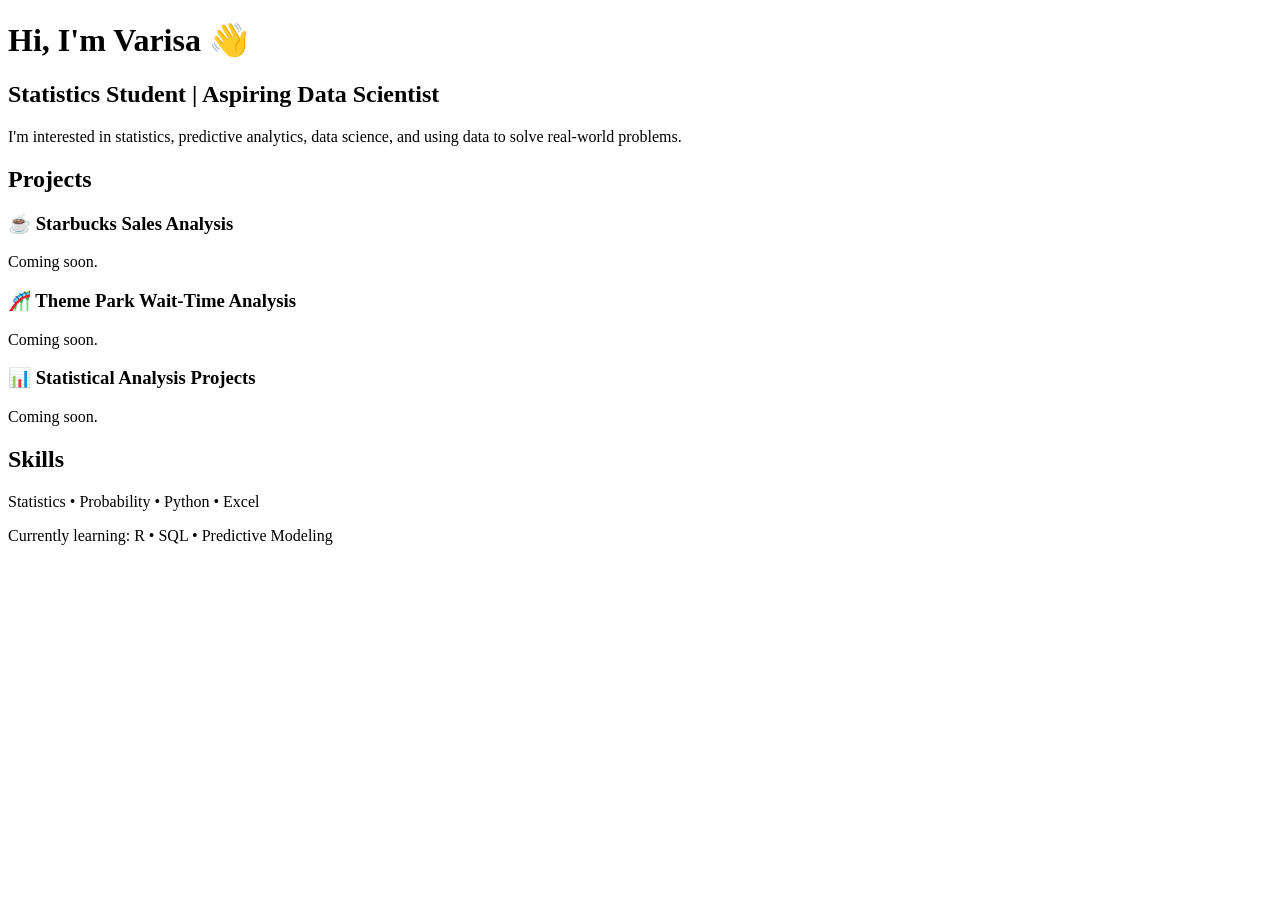
==== index.html @ 8053bdb0 "Add initial index.html for statistics portfolio" ====
<!DOCTYPE html>
<html>

<head>
    <title>Varisa Long | Statistics Portfolio</title>
</head>

<body>

<h1>Hi, I'm Varisa 👋</h1>

<h2>Statistics Student | Aspiring Data Scientist</h2>

<p>
I'm interested in statistics, predictive analytics,
data science, and using data to solve real-world problems.
</p>

<h2>Projects</h2>

<h3>☕ Starbucks Sales Analysis</h3>
<p>Coming soon.</p>

<h3>🎢 Theme Park Wait-Time Analysis</h3>
<p>Coming soon.</p>

<h3>📊 Statistical Analysis Projects</h3>
<p>Coming soon.</p>

<h2>Skills</h2>

<p>
Statistics • Probability • Python • Excel
</p>

<p>
Currently learning: R • SQL • Predictive Modeling
</p>

</body>
</html>
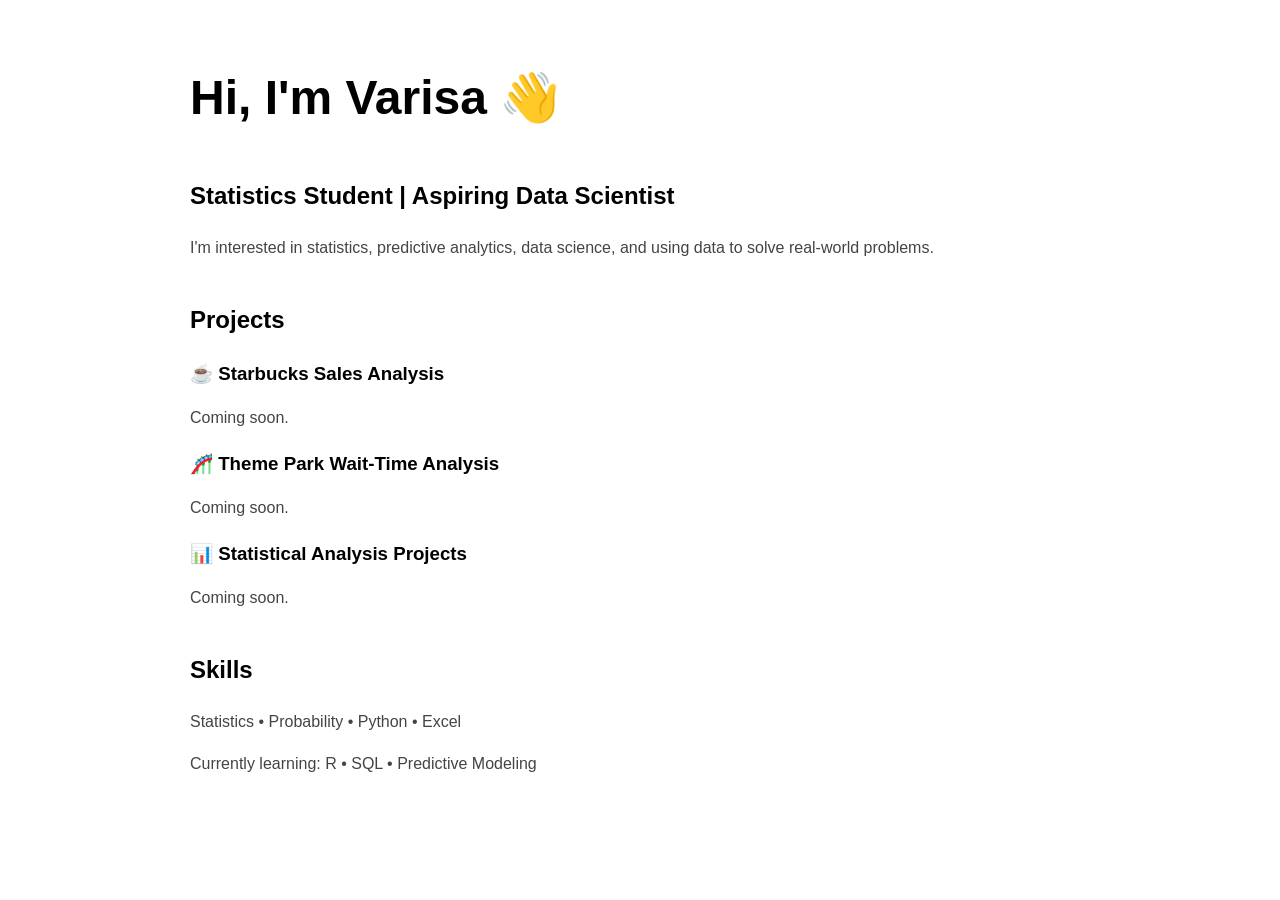
==== commit 4d966568: "Add CSS styles to index.html Added CSS styles for body and headings." ====
--- a/index.html
+++ b/index.html
@@ -3,6 +3,33 @@
 
 <head>
     <title>Varisa Long | Statistics Portfolio</title>
+
+    <style>
+        body {
+            font-family: Arial, sans-serif;
+            max-width: 900px;
+            margin: 60px auto;
+            padding: 0 25px;
+            line-height: 1.6;
+        }
+
+        h1 {
+            font-size: 48px;
+            margin-bottom: 5px;
+        }
+
+        h2 {
+            margin-top: 40px;
+        }
+
+        h3 {
+            margin-bottom: 5px;
+        }
+
+        p {
+            color: #444;
+        }
+    </style>
 </head>
 
 <body>
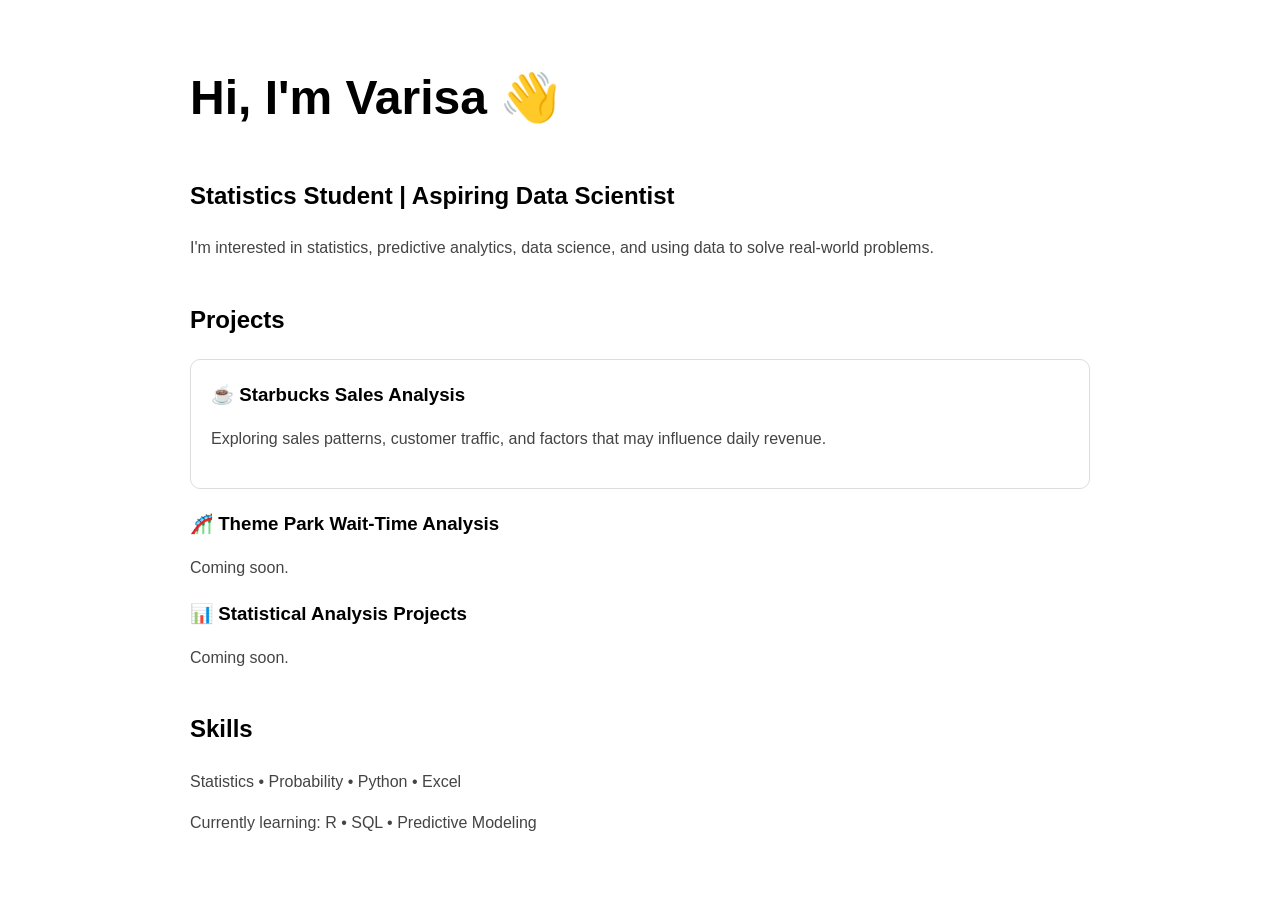
==== commit 35118500: "Enhance project section with styled project cards Added styling and structure for project cards in t" ====
--- a/index.html
+++ b/index.html
@@ -29,6 +29,16 @@
         p {
             color: #444;
         }
+        .project-card {
+    border: 1px solid #ddd;
+    padding: 20px;
+    margin: 20px 0;
+    border-radius: 10px;
+}
+
+.project-card h3 {
+    margin-top: 0;
+}
     </style>
 </head>
 
@@ -45,8 +55,10 @@
 
 <h2>Projects</h2>
 
-<h3>☕ Starbucks Sales Analysis</h3>
-<p>Coming soon.</p>
+<div class="project-card">
+    <h3>☕ Starbucks Sales Analysis</h3>
+    <p>Exploring sales patterns, customer traffic, and factors that may influence daily revenue.</p>
+</div>
 
 <h3>🎢 Theme Park Wait-Time Analysis</h3>
 <p>Coming soon.</p>
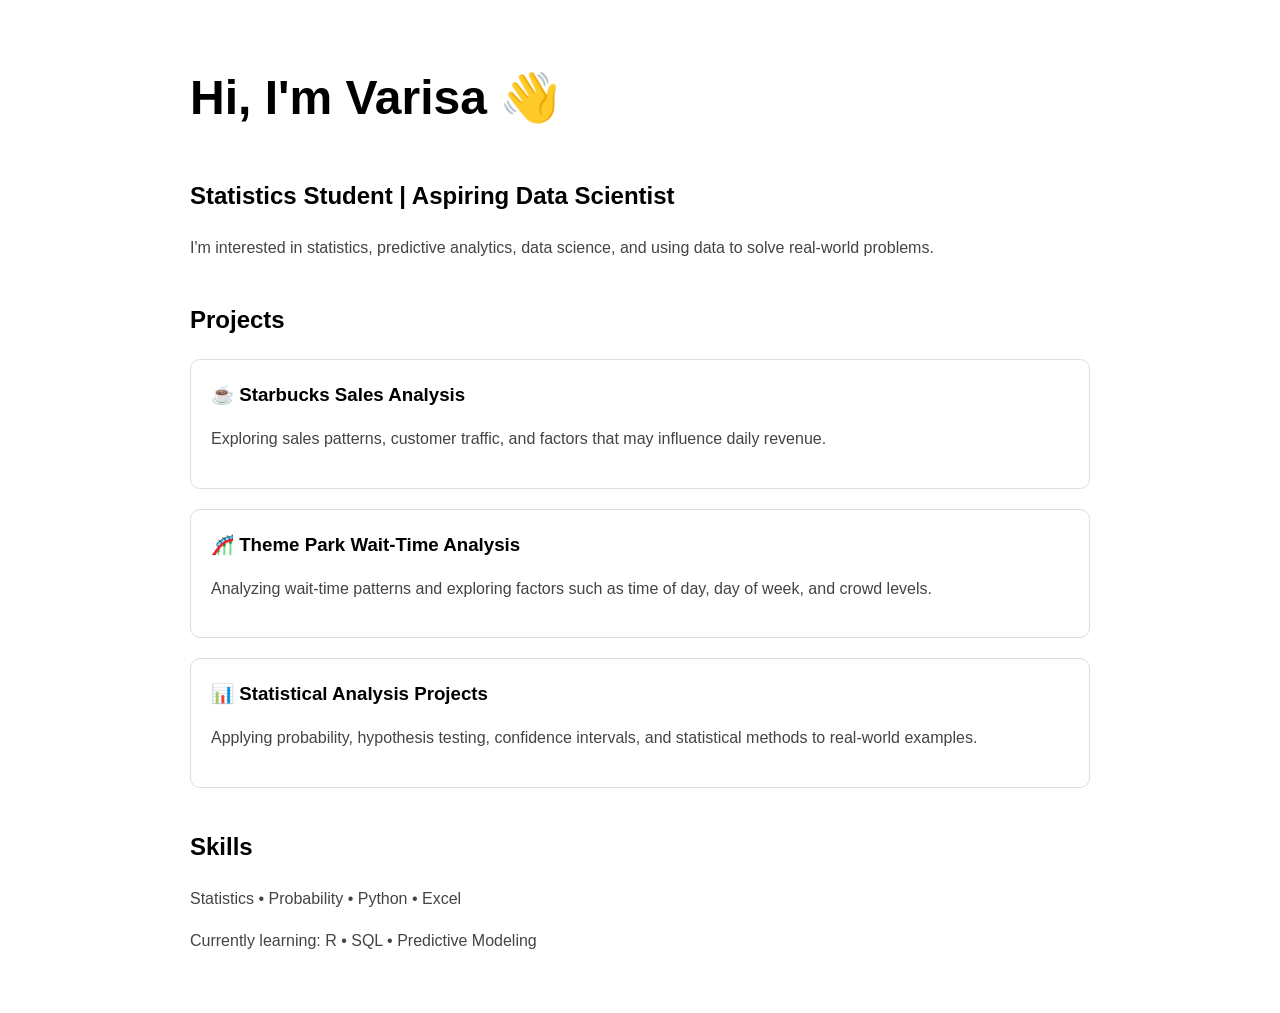
==== commit cae5e94a: "Revise project cards in index.html Updated project descriptions for Theme Park Wait-Time and Statist" ====
--- a/index.html
+++ b/index.html
@@ -60,11 +60,15 @@
     <p>Exploring sales patterns, customer traffic, and factors that may influence daily revenue.</p>
 </div>
 
-<h3>🎢 Theme Park Wait-Time Analysis</h3>
-<p>Coming soon.</p>
+<div class="project-card">
+    <h3>🎢 Theme Park Wait-Time Analysis</h3>
+    <p>Analyzing wait-time patterns and exploring factors such as time of day, day of week, and crowd levels.</p>
+</div>
 
-<h3>📊 Statistical Analysis Projects</h3>
-<p>Coming soon.</p>
+<div class="project-card">
+    <h3>📊 Statistical Analysis Projects</h3>
+    <p>Applying probability, hypothesis testing, confidence intervals, and statistical methods to real-world examples.</p>
+</div>
 
 <h2>Skills</h2>
 
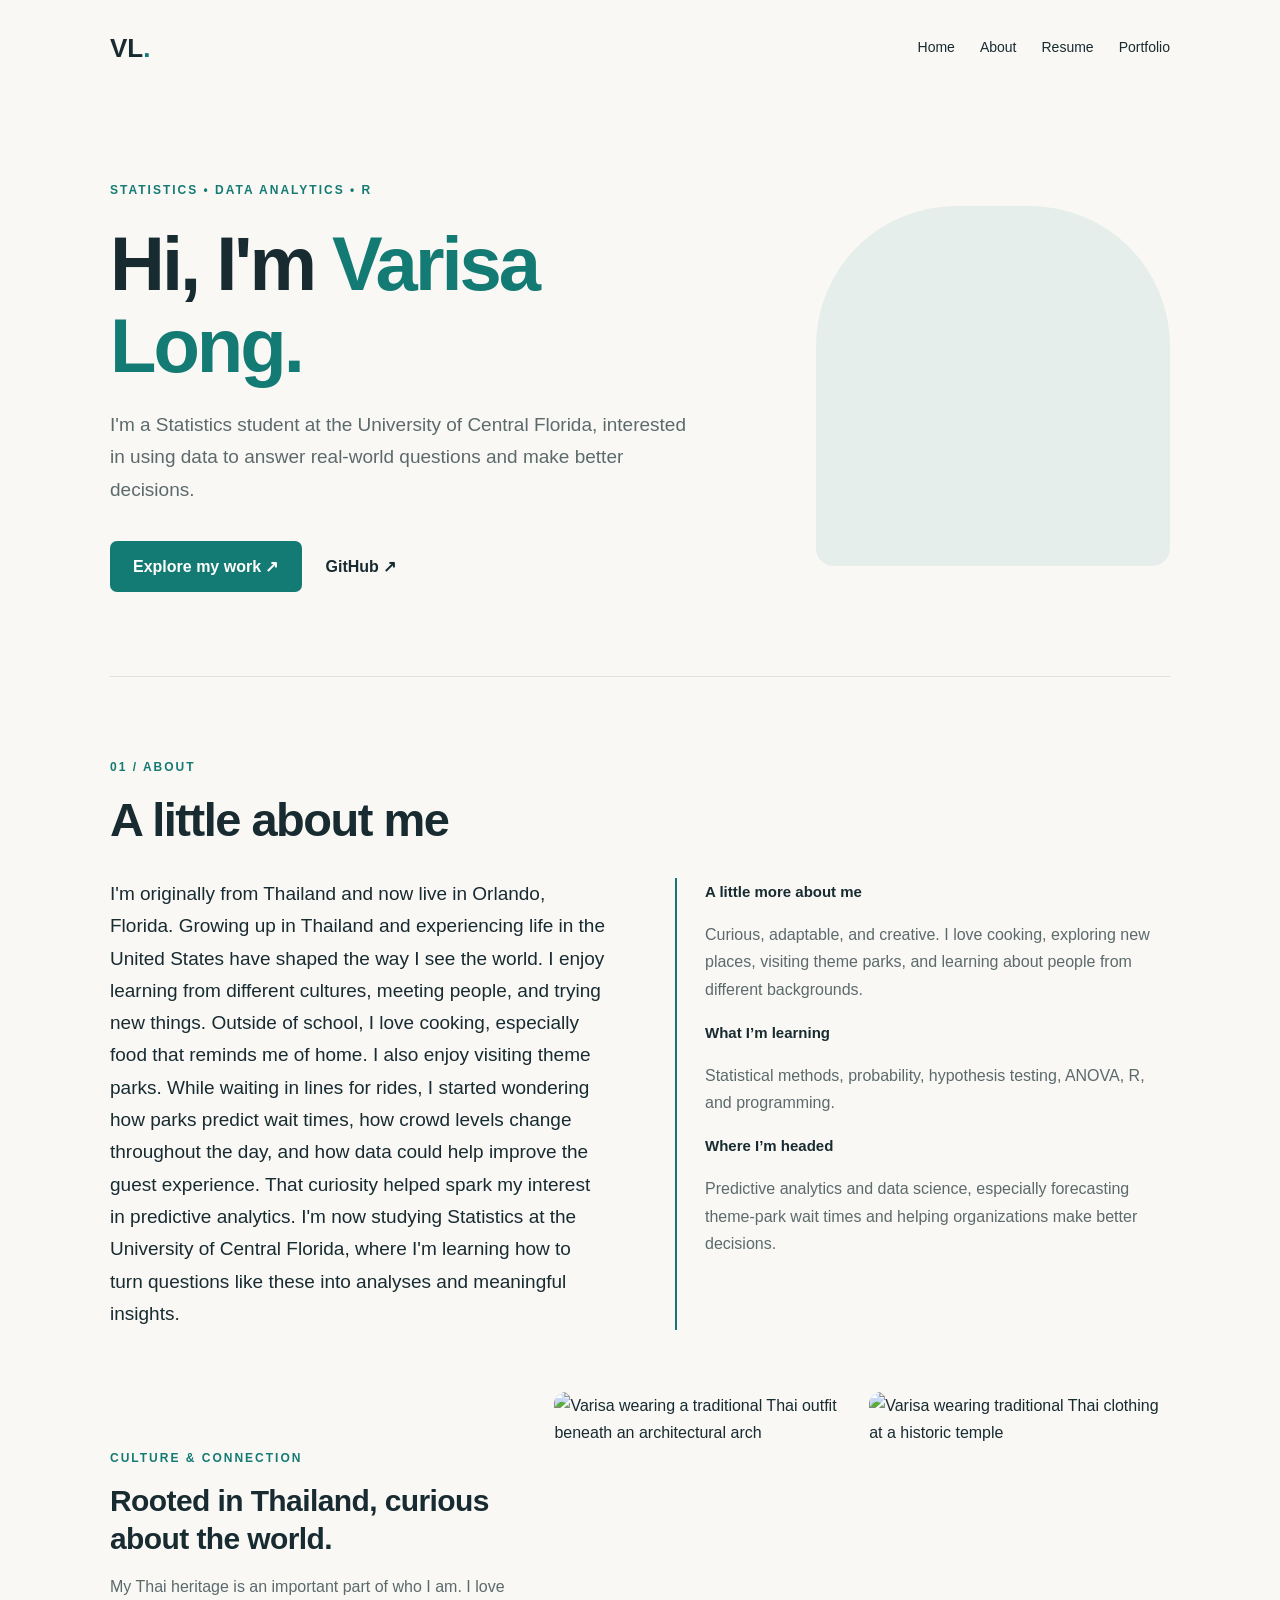
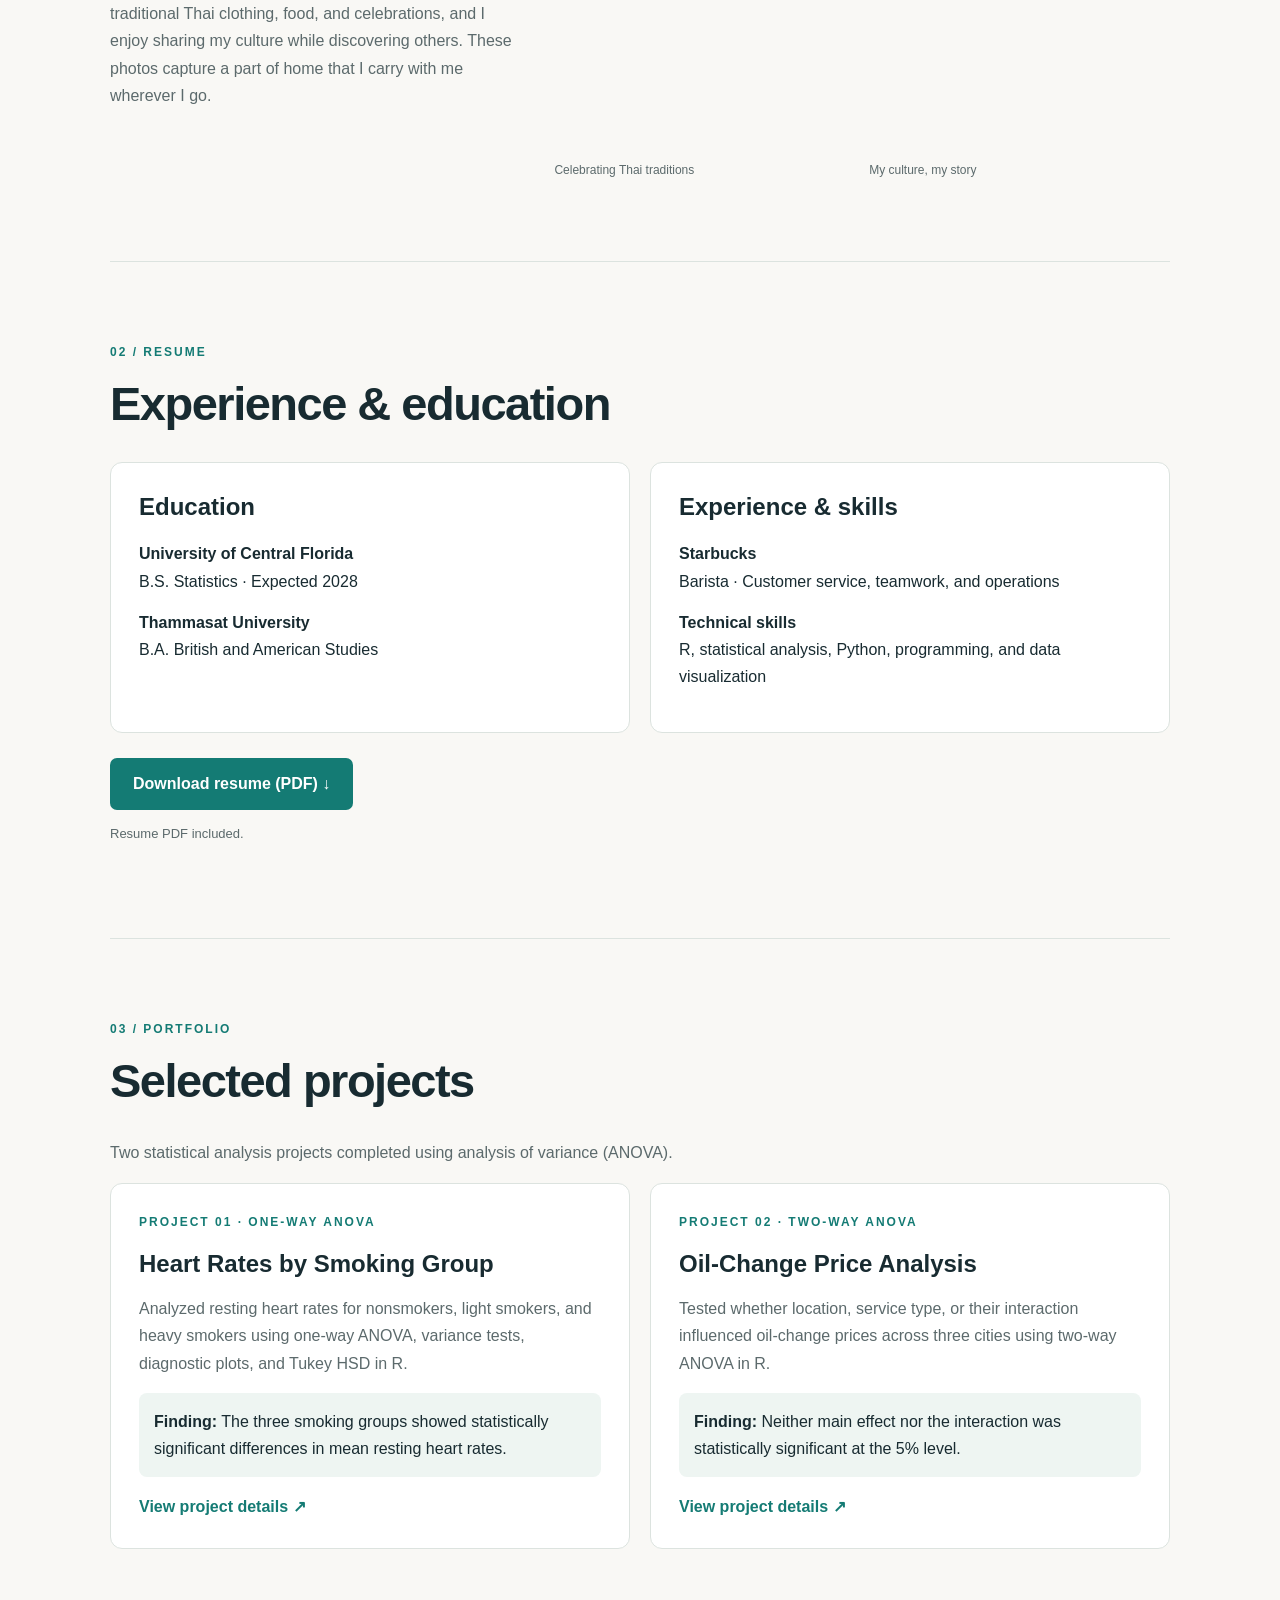
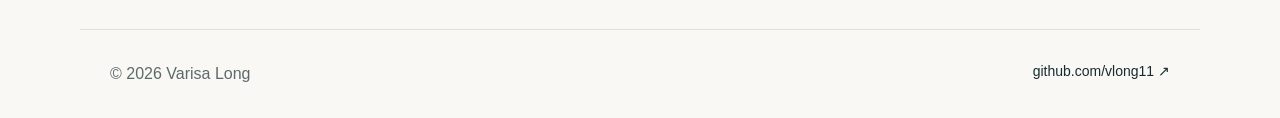
==== commit f2a2634f: "Add portfolio website and school/work file boundaries" ====
--- a/index.html
+++ b/index.html
@@ -1,84 +1,3 @@
 <!DOCTYPE html>
-<html>
 
-<head>
-    <title>Varisa Long | Statistics Portfolio</title>
-
-    <style>
-        body {
-            font-family: Arial, sans-serif;
-            max-width: 900px;
-            margin: 60px auto;
-            padding: 0 25px;
-            line-height: 1.6;
-        }
-
-        h1 {
-            font-size: 48px;
-            margin-bottom: 5px;
-        }
-
-        h2 {
-            margin-top: 40px;
-        }
-
-        h3 {
-            margin-bottom: 5px;
-        }
-
-        p {
-            color: #444;
-        }
-        .project-card {
-    border: 1px solid #ddd;
-    padding: 20px;
-    margin: 20px 0;
-    border-radius: 10px;
-}
-
-.project-card h3 {
-    margin-top: 0;
-}
-    </style>
-</head>
-
-<body>
-
-<h1>Hi, I'm Varisa 👋</h1>
-
-<h2>Statistics Student | Aspiring Data Scientist</h2>
-
-<p>
-I'm interested in statistics, predictive analytics,
-data science, and using data to solve real-world problems.
-</p>
-
-<h2>Projects</h2>
-
-<div class="project-card">
-    <h3>☕ Starbucks Sales Analysis</h3>
-    <p>Exploring sales patterns, customer traffic, and factors that may influence daily revenue.</p>
-</div>
-
-<div class="project-card">
-    <h3>🎢 Theme Park Wait-Time Analysis</h3>
-    <p>Analyzing wait-time patterns and exploring factors such as time of day, day of week, and crowd levels.</p>
-</div>
-
-<div class="project-card">
-    <h3>📊 Statistical Analysis Projects</h3>
-    <p>Applying probability, hypothesis testing, confidence intervals, and statistical methods to real-world examples.</p>
-</div>
-
-<h2>Skills</h2>
-
-<p>
-Statistics • Probability • Python • Excel
-</p>
-
-<p>
-Currently learning: R • SQL • Predictive Modeling
-</p>
-
-</body>
-</html>
+<html lang="en"><head><meta charset="utf-8"/><meta content="width=device-width,initial-scale=1" name="viewport"/><meta content="Varisa Long — Statistics student and aspiring data analyst" name="description"/><title>Varisa Long | Statistics &amp; Data Analytics</title><link href="style.css" rel="stylesheet"/></head><body><header><a class="logo" href="#home">VL<span>.</span></a><nav><a href="#home">Home</a><a href="#about">About</a><a href="#resume">Resume</a><a href="#portfolio">Portfolio</a></nav></header><main><section class="hero" id="home"><div><div class="eyebrow">STATISTICS • DATA ANALYTICS • R</div><h1>Hi, I'm <em>Varisa Long.</em></h1><p class="lead">I'm a Statistics student at the University of Central Florida, interested in using data to answer real-world questions and make better decisions.</p><div class="actions"><a class="btn" href="#portfolio">Explore my work ↗</a><a class="secondary" href="https://github.com/vlong11" rel="noopener" target="_blank">GitHub ↗</a></div></div><div class="portrait"><img alt="Portrait of Varisa Long" onerror="this.style.display='none';this.nextElementSibling.style.display='flex'" src="images/profile.jpg"/></div></section><section id="about"><div class="section-tag">01 / ABOUT</div><h2>A little about me</h2><div class="about-grid"><p>I'm originally from Thailand and now live in Orlando, Florida. Growing up in Thailand and experiencing life in the United States have shaped the way I see the world. I enjoy learning from different cultures, meeting people, and trying new things. Outside of school, I love cooking, especially food that reminds me of home. I also enjoy visiting theme parks. While waiting in lines for rides, I started wondering how parks predict wait times, how crowd levels change throughout the day, and how data could help improve the guest experience. That curiosity helped spark my interest in predictive analytics. I'm now studying Statistics at the University of Central Florida, where I'm learning how to turn questions like these into analyses and meaningful insights.</p><div class="detail"><strong>A little more about me</strong><p>Curious, adaptable, and creative. I love cooking, exploring new places, visiting theme parks, and learning about people from different backgrounds.</p><strong>What I’m learning</strong><p>Statistical methods, probability, hypothesis testing, ANOVA, R, and programming.</p><strong>Where I’m headed</strong><p>Predictive analytics and data science, especially forecasting theme-park wait times and helping organizations make better decisions.</p></div></div><div class="culture-story"><div class="culture-copy"><div class="section-tag">CULTURE &amp; CONNECTION</div><h3>Rooted in Thailand, curious about the world.</h3><p>My Thai heritage is an important part of who I am. I love traditional Thai clothing, food, and celebrations, and I enjoy sharing my culture while discovering others. These photos capture a part of home that I carry with me wherever I go.</p></div><div class="culture-photos"><figure><img alt="Varisa wearing a traditional Thai outfit beneath an architectural arch" loading="lazy" src="images/thai-traditional-portrait.jpg"/><figcaption>Celebrating Thai traditions</figcaption></figure><figure><img alt="Varisa wearing traditional Thai clothing at a historic temple" loading="lazy" src="images/thai-traditional-temple.jpg"/><figcaption>My culture, my story</figcaption></figure></div></div></section><section id="resume"><div class="section-tag">02 / RESUME</div><h2>Experience &amp; education</h2><div class="resume-grid"><article><h3>Education</h3><p><b>University of Central Florida</b><br/>B.S. Statistics · Expected 2028</p><p><b>Thammasat University</b><br/>B.A. British and American Studies</p></article><article><h3>Experience &amp; skills</h3><p><b>Starbucks</b><br/>Barista · Customer service, teamwork, and operations</p><p><b>Technical skills</b><br/>R, statistical analysis, Python, programming, and data visualization</p></article></div><a class="btn outline" download="" href="resume.pdf">Download resume (PDF) ↓</a><p class="note">Resume PDF included.</p></section><section id="portfolio"><div class="section-tag">03 / PORTFOLIO</div><h2>Selected projects</h2><p class="intro">Two statistical analysis projects completed using analysis of variance (ANOVA).</p><div class="projects"><article class="project"><div class="project-num">PROJECT 01 · ONE-WAY ANOVA</div><h3>Heart Rates by Smoking Group</h3><p>Analyzed resting heart rates for nonsmokers, light smokers, and heavy smokers using one-way ANOVA, variance tests, diagnostic plots, and Tukey HSD in R.</p><p class="finding"><b>Finding:</b> The three smoking groups showed statistically significant differences in mean resting heart rates.</p><a href="projects/heart-rates-anova.html">View project details ↗</a></article><article class="project"><div class="project-num">PROJECT 02 · TWO-WAY ANOVA</div><h3>Oil-Change Price Analysis</h3><p>Tested whether location, service type, or their interaction influenced oil-change prices across three cities using two-way ANOVA in R.</p><p class="finding"><b>Finding:</b> Neither main effect nor the interaction was statistically significant at the 5% level.</p><a href="projects/oil-change-anova.html">View project details ↗</a></article></div></section></main><footer><span>© 2026 Varisa Long</span><a href="https://github.com/vlong11" rel="noopener" target="_blank">github.com/vlong11 ↗</a></footer></body></html>
--- a/style.css
+++ b/style.css
@@ -0,0 +1,4 @@
+:root{--bg:#f9f8f5;--ink:#182b31;--muted:#5c6a6c;--accent:#147b74;--line:#dce3df}*{box-sizing:border-box}html{scroll-behavior:smooth}body{margin:0;background:var(--bg);color:var(--ink);font:16px/1.7 -apple-system,BlinkMacSystemFont,'Segoe UI',sans-serif}header,main,footer{max-width:1120px;margin:auto}header{padding:26px 30px;display:flex;justify-content:space-between;align-items:center}.logo{font-weight:800;font-size:26px;color:var(--ink);text-decoration:none}.logo span,.eyebrow,.section-tag,.project-num{color:var(--accent)}nav{display:flex;gap:25px}nav a,footer a{color:var(--ink);text-decoration:none;font-size:14px}nav a:hover,.project a:hover{color:var(--accent)}main{padding:0 30px}.hero{min-height:580px;display:grid;grid-template-columns:1.35fr .75fr;gap:70px;align-items:center}.eyebrow,.section-tag,.project-num{font-size:12px;font-weight:800;letter-spacing:2px}h1{font-size:clamp(42px,6vw,76px);letter-spacing:-3px;line-height:1.08;margin:22px 0}h1 em{font-style:normal;color:var(--accent)}.lead{font-size:19px;max-width:590px;color:var(--muted)}.actions{display:flex;align-items:center;gap:24px;margin-top:35px}.btn{display:inline-block;background:var(--accent);color:white;text-decoration:none;border-radius:7px;padding:12px 23px;font-weight:650}.secondary{color:var(--ink);font-weight:650;text-decoration:none}.portrait{height:360px;background:#e5eeea;border-radius:140px 140px 18px 18px;overflow:hidden}.portrait img{width:100%;height:100%;object-fit:cover}.placeholder{display:none;height:100%;align-items:center;justify-content:center;text-align:center;color:#718580;flex-direction:column}.placeholder small{font-size:12px}section:not(.hero){padding:80px 0;border-top:1px solid var(--line)}h2{font-size:clamp(32px,4vw,47px);letter-spacing:-1.5px;line-height:1.2;margin:14px 0 30px}.about-grid{display:grid;grid-template-columns:1fr 1fr;gap:70px}.about-grid>p{font-size:19px;margin:0}.detail{border-left:2px solid var(--accent);padding-left:28px}.detail p,.intro,.note{color:var(--muted)}.detail strong{font-size:15px}.resume-grid,.projects{display:grid;grid-template-columns:1fr 1fr;gap:20px}.resume-grid article,.project{border:1px solid var(--line);border-radius:12px;background:white;padding:28px}.resume-grid h3,.project h3{margin:0 0 18px;font-size:24px;line-height:1.3}.resume-grid p{margin:14px 0}.outline{margin-top:25px}.note{font-size:13px}.project h3{margin:16px 0}.project p{color:var(--muted)}.project .finding{background:#eef5f2;border-radius:8px;padding:15px;color:var(--ink)}.project a{color:var(--accent);font-weight:700;text-decoration:none}footer{display:flex;justify-content:space-between;padding:30px;color:var(--muted);border-top:1px solid var(--line)}.project-detail{max-width:800px;margin:80px auto 120px}.project-detail h1{font-size:clamp(38px,5vw,62px)}.project-detail h2{font-size:25px;margin-top:40px}.back{color:var(--accent);text-decoration:none;font-weight:700}code{background:#e9eeeb;padding:2px 5px;border-radius:3px}@media(max-width:700px){header{align-items:flex-start;gap:15px;flex-direction:column}nav{flex-wrap:wrap;gap:15px}.hero,.about-grid,.resume-grid,.projects{grid-template-columns:1fr}.hero{padding:50px 0;gap:30px}.portrait{width:min(100%,300px);height:300px}.about-grid{gap:25px}section:not(.hero){padding:55px 0}footer{padding:25px 30px}h1{letter-spacing:-1.5px}}
+
+/* Personal story and Thai cultural gallery */
+.culture-story{margin-top:62px;display:grid;grid-template-columns:.8fr 1.2fr;gap:34px;align-items:center}.culture-copy h3{font-size:30px;line-height:1.25;letter-spacing:-.6px;margin:14px 0}.culture-copy p{color:var(--muted)}.culture-photos{display:grid;grid-template-columns:1fr 1fr;gap:14px}.culture-photos figure{margin:0}.culture-photos img{display:block;width:100%;height:360px;object-fit:cover;object-position:center;border-radius:12px}.culture-photos figcaption{font-size:12px;color:var(--muted);padding-top:8px}.portrait img{object-position:center 35%}@media(max-width:700px){.culture-story{grid-template-columns:1fr}.culture-photos img{height:260px}}
